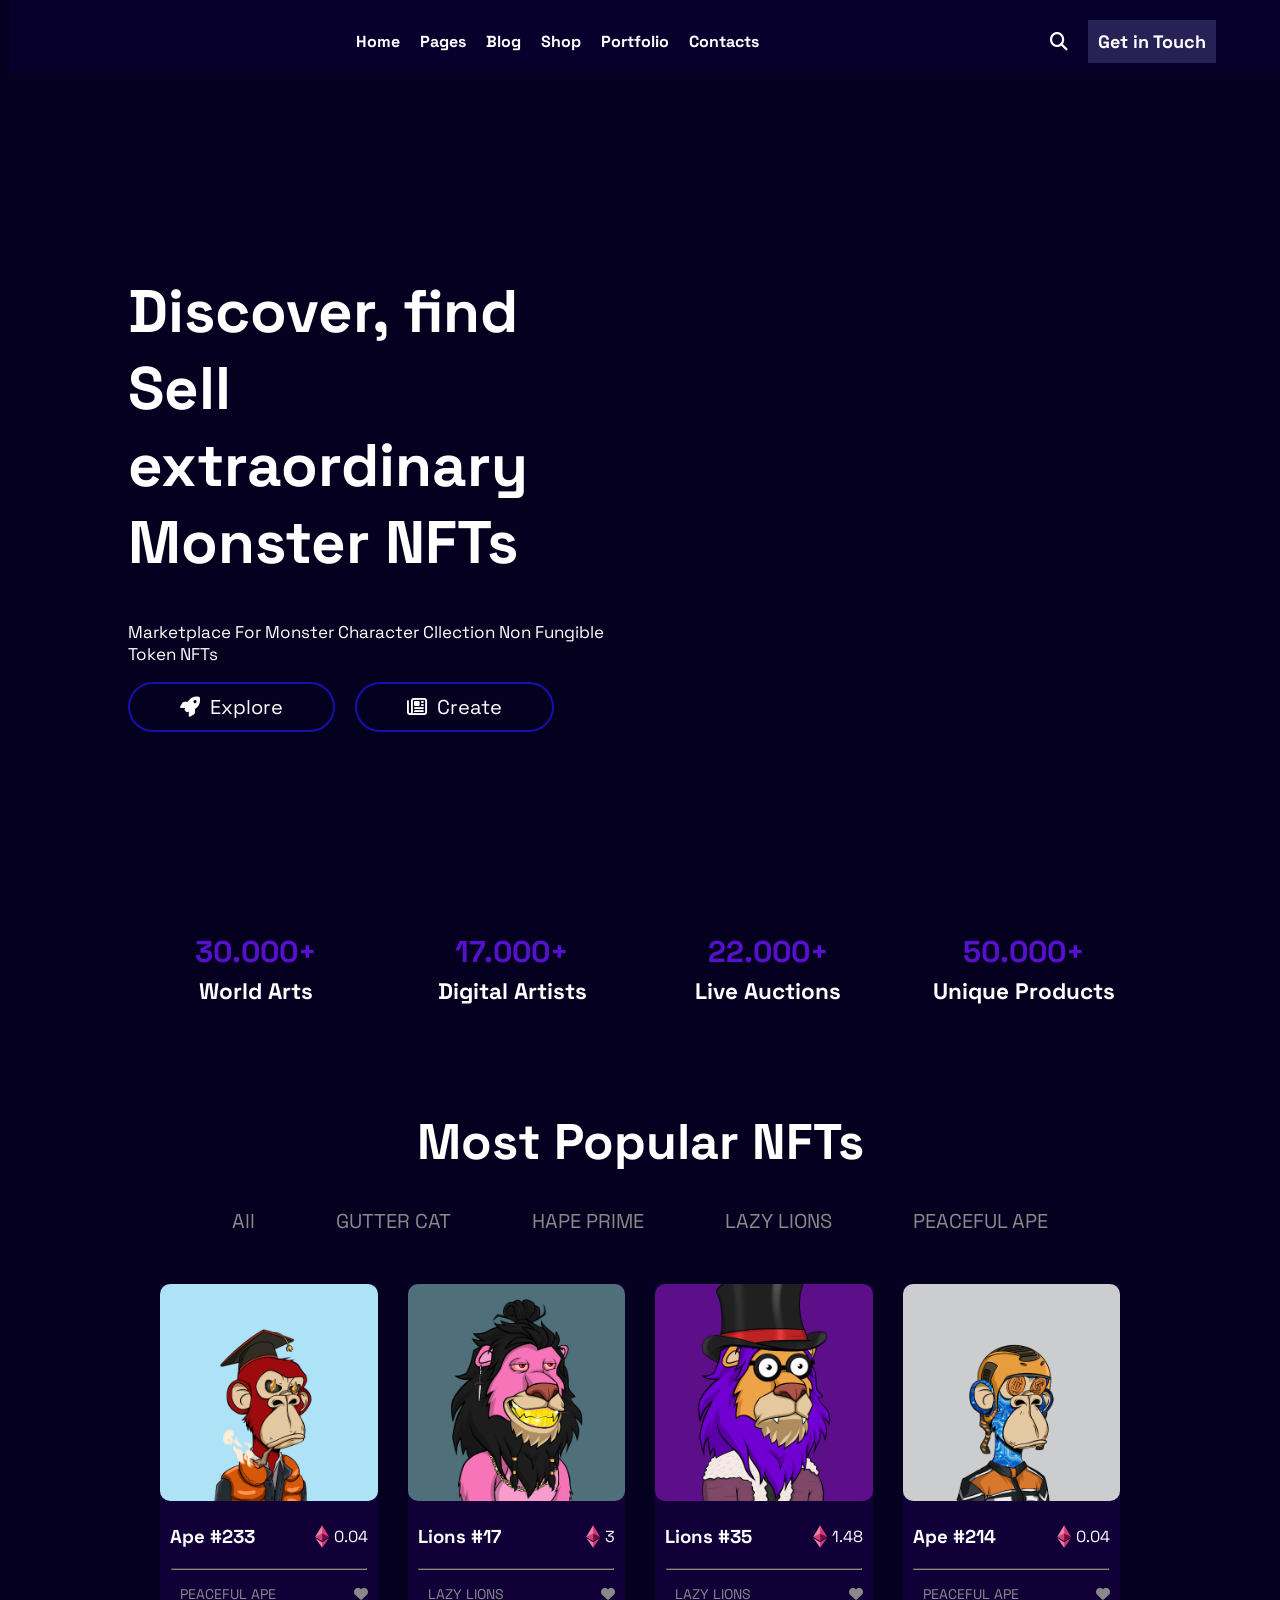
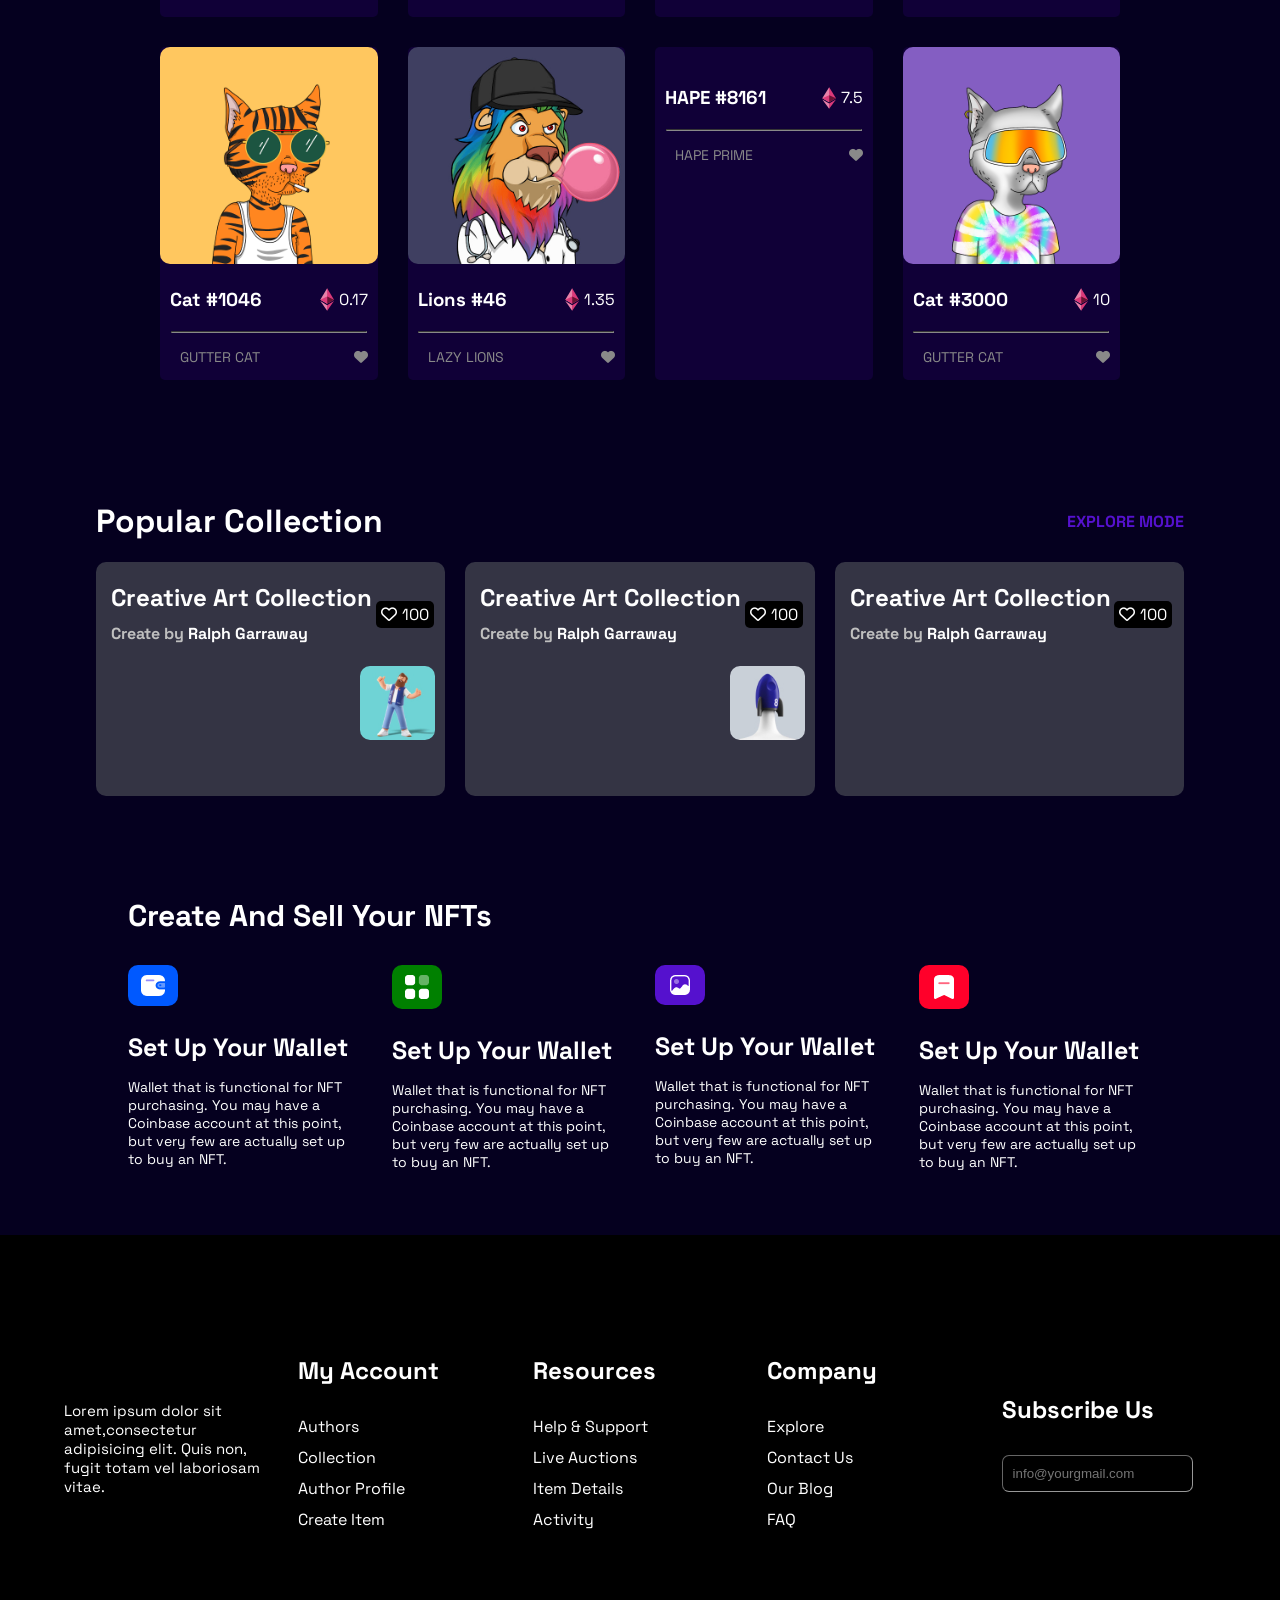
==== index.html @ addcdd76 "Primer commit" ====
<!DOCTYPE html>
<html lang="en">
<head>
    <meta charset="UTF-8">
    <link rel="icon" href="https://cdn.iconscout.com/icon/premium/png-256-thumb/collectibles-3554042-2975311.png">
    <meta name="viewport" content="width=device-width, initial-scale=1.0">
    <title>NFT Info</title>
    <link rel="stylesheet" href="estilos.css">
    <link rel="preconnect" href="https://fonts.googleapis.com">
<link rel="preconnect" href="https://fonts.gstatic.com" crossorigin>
<link href="https://fonts.googleapis.com/css2?family=Space+Grotesk&display=swap" rel="stylesheet">


<link rel="stylesheet" href="https://cdnjs.cloudflare.com/ajax/libs/font-awesome/6.4.2/css/all.min.css" integrity="sha512-z3gLpd7yknf1YoNbCzqRKc4qyor8gaKU1qmn+CShxbuBusANI9QpRohGBreCFkKxLhei6S9CQXFEbbKuqLg0DA==" crossorigin="anonymous" referrerpolicy="no-referrer" />

</head>
<body>
<header>


<div class="cont_header">
    <a class="barramenu" href=""><i class="fa-solid fa-bars"></i></a>

<div class="logo">
    <img src="https://wgl-demo.net/nico/wp-content/uploads/2022/07/logo-2.png" alt="">
</div>

<nav>
<a href="">Home</a>
<a href="">Pages</a>
<a href="">Blog</a>
<a href="">Shop</a>
<a href="">Portfolio</a>
<a href="">Contacts</a>
</nav>


<div class="cont3">
<a href=""><i class="fa-solid fa-magnifying-glass"></i></a>
<a class="get"  href="">Get in Touch</a>
</div>


<a class="lupa2"  href=""><i class="fa-solid fa-magnifying-glass"></i></a>


</div>


</header>



<div class="fondo_menu   ">

<div class="cont_menu">
<div class="header_menu ">
<h1><img src="https://wgl-demo.net/nico/wp-content/uploads/2022/07/logo-2.png" alt=""></h1>

<a  class="cerrar_menu"><i class="fa-solid fa-xmark"></i></a>

</div>
<div class="opciones_header ">
<a href="">Home</a>
<a href="">Pages</a>
<a href="">Blog</a>
<a href="">Shop</a>
<a href="">Portfolio</a>
<a href="">Contact</a>
</div>


</div>


</div>





<div class="fondo1">


<div class="cont_fondo1">

<div class="col1">
<h1>Discover, find <br>
<span>Sell extraordinary</span> <br>
Monster NFTs <br></h1>
<p>Marketplace For Monster Character Cllection Non Fungible Token NFTs</p>

<div class="cont_botones">
    <a href=""><i class="fa-solid fa-rocket"></i> Explore</a>
    <a href=""><i class="fa-regular fa-newspaper"></i>Create</a>
</div>

</div>


<div class="col2">
<img src="https://axiesreact.themesflat.co/static/media/slide_1.b0f158a748fcae52d46f.png" alt="">
</div>

</div>




</div>


<div class="fondo2">

<div class="cont_fondo2">

<div class="datos">
    <h1>30.000+</h1>
    <h2>World Arts</h2>
</div>
<div class="datos">
    <h1>17.000+</h1>
    <h2>Digital Artists</h2>
</div>
<div class="datos">
    <h1>22.000+</h1>
    <h2>Live Auctions</h2>
</div>
<div class="datos">
    <h1>50.000+</h1>
    <h2>Unique Products</h2>
</div>


</div>

</div>



<div class="fondo_filtros">

<div class="titulo_filtros">
    <h1>Most Popular NFTs</h1>
</div>

<div class="cont_filtros">
<a href="#">All</a>
<a href="#">GUTTER CAT</a>
<a href="#">HAPE PRIME</a>
<a href="#">LAZY LIONS</a>
<a href="#">PEACEFUL APE</a>


</div>


<div class="filtros">



</div>

</div>









<div class="fondo3">

<div class="cont_fondo3">


    
</div>


</div>



<div id="fondo_collection">

<div class="titulo_collection">
    <h1>Popular Collection</h1>

    <a href="">EXPLORE MODE</a>
</div>

    <div class="cont_collection">
    
    <div class="tarjeta_collection">
    <div class="cont_usuario">
        <div class="img_usuario">
            <img src="https://axiesreact.themesflat.co/static/media/avt-1.71a23be871d509a23d2d.jpg" alt="">
        </div>
    <div class="des_usuario">
        <h2>Creative Art Collection</h2>
        <h4><span>Create by </span>  Ralph Garraway</h4>
    </div>
    
    <div class="cont_likes">
        <a href=""><i class="fa-regular fa-heart"></i>100</a>
    </div>
    
    </div>
    <div class="imagenes_collection">
    <div class="col1_collection">
        <img src="https://axiesreact.themesflat.co/static/media/collection-item-2.27af7fa2d4951793d35a.jpg" alt="">
    </div>
    
    <div class="col2_collection">
        <div class="dos_imagenes">
            <div class="img1"><img src="https://axiesreact.themesflat.co/static/media/collection-item-top-1.a9580c5f5e1b11743d1d.jpg" alt=""></div>
            <div class="img2"><img src="[data-uri]" alt=""></div>
        </div>
        <div class="una_imagen">
            <img src="https://axiesreact.themesflat.co/static/media/collection-item-bottom-4.b5c01968dab20195c2f4.jpg" alt="">
        </div>
    </div>
    </div>
    
    
    </div>
    
    
    
    
    
    <div class="tarjeta_collection">
        <div class="cont_usuario">
            <div class="img_usuario">
                <img src="https://axiesreact.themesflat.co/static/media/avt-8.5196d4a4839fce8a5b96.jpg" alt="">
            </div>
        <div class="des_usuario">
            <h2>Creative Art Collection</h2>
            <h4><span>Create by </span>  Ralph Garraway</h4>
        </div>
        
        <div class="cont_likes">
            <a href=""><i class="fa-regular fa-heart"></i>100</a>
        </div>
        
        </div>
        <div class="imagenes_collection">
        <div class="col1_collection">
            <img src="https://axiesreact.themesflat.co/static/media/img-collection23.adb6ba7843edc98fc4b5.jpg" alt="">
        </div>
        
        <div class="col2_collection">
            <div class="dos_imagenes">
                <div class="img1"><img src="https://axiesreact.themesflat.co/static/media/img-collection24.49fa677b102b9bc96784.jpg" alt=""></div>
                <div class="img2"><img src="[data-uri]" alt=""></div>
            </div>
            <div class="una_imagen">
                <img src="https://axiesreact.themesflat.co/static/media/img-collection11.91ff283f43a3be86b43c.jpg" alt="">
            </div>
        </div>
        </div>
        
        
        </div>
    
    
    
    
    
    
    
    
        <div class="tarjeta_collection">
            <div class="cont_usuario">
                <div class="img_usuario">
                    <img src="https://axiesreact.themesflat.co/static/media/avt-7.98fafb24331353eb43c0.jpg" alt="">
                </div>
            <div class="des_usuario">
                <h2>Creative Art Collection</h2>
                <h4><span>Create by </span>  Ralph Garraway</h4>
            </div>
            
            <div class="cont_likes">
                <a href=""><i class="fa-regular fa-heart"></i>100</a>
            </div>
            
            </div>
            <div class="imagenes_collection">
            <div class="col1_collection">
                <img src="https://axiesreact.themesflat.co/static/media/img-collection12.ca0f1ea4336931018232.jpg" alt="">
            </div>
            
            <div class="col2_collection">
                <div class="dos_imagenes">
                    <div class="img1"><img src="https://axiesreact.themesflat.co/static/media/img-collection18.5806892d40ebdf0bbefe.jpg" alt=""></div>
                    <div class="img2"><img src="https://axiesreact.themesflat.co/static/media/img-collection25.31b755db7327e519d3d5.jpg" alt=""></div>
                </div>
                <div class="una_imagen">
                    <img src="https://axiesreact.themesflat.co/static/media/img-collection17.1c61e443a5c096bb57f7.jpg" alt="">
                </div>
            </div>
            </div>
            
            
            </div>
    
    
    
    </div>
    
    
    
    
    
    
    </div>








<div id="fondo4">

<div class="titulo_cont4">
    <h2>Create And Sell Your NFTs</h2>
</div>
<div class="cont_fondo4">

<div class="card_create">
<div class="icono_create azul">
    <img src="[data-uri]" alt="">
</div>
<h3>Set Up Your Wallet</h3>
<p>Wallet that is functional for NFT purchasing. You may have a Coinbase account at this point, but very few are actually set up to buy an NFT.</p>
</div>

<div class="card_create">
    <div class="icono_create verde">
        <img src="[data-uri]" alt="">
    </div>
    <h3>Set Up Your Wallet</h3>
    <p>Wallet that is functional for NFT purchasing. You may have a Coinbase account at this point, but very few are actually set up to buy an NFT.</p>
    </div>

    <div class="card_create ">
        <div class="icono_create violeta">
            <img src="[data-uri]" alt="">
        </div>
        <h3>Set Up Your Wallet</h3>
        <p>Wallet that is functional for NFT purchasing. You may have a Coinbase account at this point, but very few are actually set up to buy an NFT.</p>
        </div>

        <div class="card_create ">
            <div class="icono_create rojo">
                <img src="[data-uri]" alt="">
            </div>
            <h3>Set Up Your Wallet</h3>
            <p>Wallet that is functional for NFT purchasing. You may have a Coinbase account at this point, but very few are actually set up to buy an NFT.</p>
            </div>


          

</div>


</div>
</div>










<footer>

<div class="cont_footer">


    <div class="col_footer">
        <div class="logo_footer">
            <img src="https://wgl-demo.net/nico/wp-content/uploads/2022/07/logo-2.png" alt="">
        </div>
<p>Lorem ipsum dolor sit amet,consectetur <br> adipisicing elit. Quis non, <br>fugit totam vel  laboriosam vitae.</p>
    </div>

<div class="col_footer">
    <h2>My Account</h2>
    <a href="">Authors</a>
    <a href="">Collection</a>
    <a href="">Author Profile</a>
    <a href="">Create Item</a>
</div>

<div class="col_footer">
    <h2>Resources</h2>
    <a href="">Help & Support</a>
    <a href="">Live Auctions</a>
    <a href="">Item Details</a>
    <a href="">Activity</a>
</div>



<div class="col_footer">
    <h2>Company</h2>
    <a href="">Explore</a>
    <a href="">Contact Us</a>
    <a href="">Our Blog</a>
    <a href="">FAQ</a>
</div>


<div class="col_footer">
<h2>Subscribe Us</h2>

<div class="cont_input">
    <input type="email" placeholder="info@yourgmail.com">
</div>
</div>


</div>


</footer>









    <script src="https://code.jquery.com/jquery-3.7.0.min.js" integrity="sha256-2Pmvv0kuTBOenSvLm6bvfBSSHrUJ+3A7x6P5Ebd07/g=" crossorigin="anonymous"></script>
    <script src="main.js"></script>
</body>
</html>
---- estilos.css ----
*{
    box-sizing: border-box;
}


::-webkit-scrollbar {
    width: 10px;
  }
  
  /* Fondo de la barra de desplazamiento */
  ::-webkit-scrollbar-track {
    background-color: black;
  }
  
  /* Color de la barra de desplazamiento */
  ::-webkit-scrollbar-thumb { 
    background-color:#5511ce;
    border-radius: 2em;
  }
  
  /* Esquina redondeada de la barra de desplazamiento */
  ::-webkit-scrollbar-corner {
    background-color: black;
  }

body{
    background-color: #05001f;
    margin: 0;
    font-family: 'Space Grotesk', sans-serif;
    padding: 0;
}
header{
    background-color: #08002c;
   padding-top: 10px;
}


.lupa2, .barramenu{
    display: none;
}


.cont_header{
 /*   background-color: brown;*/
    margin: auto;
    width: 90%;
    display: flex;
    align-items: center;
    justify-content: space-between;
    padding: 10px 0;
}

.logo img{
    width: 70%;
  
}

nav{
   /* background-color: red;*/
    display: flex;
    align-items: center;
    gap: 20px;
}

nav a{
    color: white;
    text-decoration: none;
    font-weight: bold;
}

.cont3{
  /*  background-color: red;*/
    display: flex;
    align-items: center;
    gap: 20px;
    font-size: 18px;

}

.cont3 a{
    color: white;
}

.get{
   text-decoration: none;
  background-color: #302860d4;
   color: white;
   font-weight: bold;
   padding: 10px 10px;
}

.fondo1{
  height: 100%;
  padding-top: 160px;
  padding-bottom: 180px;
  height: 100%;
  position: relative;
  background: linear-gradient(to bottom, #05001f87, #05001f), url(https://csshint.com/wp-content/uploads/2020/01/CSS-Animated-Backgrounds-2.gif);

}


.cont_fondo3{
    color: white;
}


.cont_botones{
   /* background-color: red;*/
    display: flex;
    gap: 20px;
    font-size: 20px;
}

.cont_botones a{
    transition: all 0.90s;
    color: white;
    text-decoration: none;
    border-color: rgb(23, 15, 175);
    border-style: solid;
    border-radius: 2em;
    padding: 10px 50px;
    border-width: 2px;
    background-color: rgba(137, 43, 226, 0);
}

.cont_botones a:hover{
    transition: all 0.90s;
    background-color: white;
    color: #0d004b;
    font-weight: bold;
}



.cont_fondo1{
  /*  background-color: brown;*/
    margin: auto;
    width: 80%;
    display: grid;
    grid-template-columns: 1fr 1fr;
    align-items: center;
    

}

.col1{
    font-size: 30px;
    color: white;
}

.col1 p{
    font-size: 17px;
}

.col2{
    text-align: center;
  background-image: url(https://axiesreact.themesflat.co/static/media/bg_slide_1.73bec561ec8b64df09cc.png);
background-position: left;
background-size: cover;
background-repeat: no-repeat;
}

.col2 img{
    width: 300px;
}

.col2{

 
    position: relative;
    animation: floatAnimation 3s ease-in-out infinite;
  }
  
  /* Animación */
  @keyframes floatAnimation {
    0%, 100% {
      transform: translateY(0);
    }
    50% {
      transform: translateY(-20px); /* Ajusta la distancia vertical de la flotación */
    }
  }
 /* Animación */








.cont_fondo2{
  /*  background-color: brown;*/
    margin: auto;
    width: 80%;
    display: grid;
    grid-template-columns: 1fr 1fr 1fr 1fr;
    text-align: center;
}

.datos{
    font-size: 15px;
}

.cont_botones a{
    display: flex;
    align-items: center;
    gap: 10px;
}

.datos h1{
    color: #5511ce;
}

.datos h2{
    color: white;
    line-height: 0px;
}

.cont_img img{
    border-radius: 10px;
}


.cont_fondo3{
  /*  background-color: brown;*/
    margin: auto;
    width: 75%;
    display: grid;
    grid-template-columns: 1fr 1fr 1fr 1fr;
gap: 30px;
}

.cont_img{
    text-align: center;
}

.cont_img img{
    width: 100%;
}

.nombres{
  /*  background-color: red;*/
display: flex;
justify-content: space-between;
padding: 0 10px;
align-items: center;
}


.nombres p{
    display: flex;
    align-items: center;
    gap: 5px;
}

.nombres p img{
    width: 14px;
}

.categoria{
    display: flex;
    justify-content: space-between;
    padding: 0 10px;
    color: #898989;
}

.categoria{
    font-size: 14px;
}

hr{
    margin: 1px auto;
    width: 90%;
    border-width: 1px;
    border-color: #898989;
}

.card{
    background-color: 
    #100037;

    border-radius: 5px;
    position: relative;
   
}

.card{
    cursor: pointer;
}

.cont_oculto{
   /* transition: all 0.30s;*/
   background-color: #5511ce;
position: absolute;
height: 50%;
bottom: 0px;
width: 100%;
display: flex;
flex-direction: column;



}

.cont_info{
   background-color: black;
   text-align: center;
   width: 90%;
   margin: auto;
   padding: 10px;
}

.cont_oculto .categoria{
    color: white;
    font-weight: bold;
}

.cont_info a{
    text-decoration: none;
    color: white;  
    width: 100%;

   
}

.cont_oculto{
   margin: auto;
   
  
}


.cont_oculto{
   
    background-color: #5511ce;
    position: absolute;
    height: 50%;
    bottom: 0px;
    width: 100%;
    display: flex;
    flex-direction: column;
   
}



.titulo_filtros{
  /*  background-color: brown;*/
    margin: auto;
    margin-top: 100px;
    width: 80%;
    text-align: center;
    font-size: 25px;
    color: white;
}

.cont_filtros{
   /* background-color: red;*/
    margin:  auto;
    margin-top: 20px;
    margin-bottom: 50px;
    width: 70%;
    display: flex;
    justify-content: space-around;
}

.cont_filtros a{
    text-decoration: none;
    color:#898989;
    /*font-weight: bold;*/
    font-size: 20px;
}


/*ESTILOS PARA EL MENU OCULTO*/

.cont_menu{
   background-color: #05001f;
   position: absolute;
    top: 0px;
    width: 70%;
    height: 100%;
    z-index: 0;
  
}






.fondo_menu{
    transition: all 0.30s;
  /*  background-color: red;*/
    width: 100%;
    position: fixed;
    top: 0px;
    width: 1%;
    float: left;
  left: 0;
    height: 100%;
    z-index: 19;
  
}

.tras{
    transition: all 0.30s;
    width: 100%;
}

.cerrar_menu{
    cursor: pointer;
}










.header_menu{
   /* background-color: brown;*/
   
   top: 0px;

    display: flex;
    display: none;
    align-items: center;
    justify-content: space-between;
    padding: 0 10px;
}


.header_menu h1{
    text-align: center;
}

.header_menu h1 img{
    width: 150px;
}

.cerrar_menu{
    color: white;
    font-size: 30px;
    padding: 0 5px;
   /* background-color: blue;*/
    border-color: #5511ce;
    border-style: solid;
    border-radius: 5px;
}

.opciones_header{
  /*  background-color: blue;*/

    display: flex;
    display: none;
    flex-direction: column;
    gap: 20px;
    margin: auto;
    width: 80%;
}

.agregar{
    display: flex;
}


.opciones_header a{
    transition:  all 0.40s;
    color: white;
    text-decoration: none;
    font-weight: bold;
    font-size: 20px;
}


.opciones_header a:hover{
    transition:  all 0.40s;
color: #5511ce;
}

.cont_fondo4{
/*background-color: brown;*/
margin: auto;
width: 80%;
display: grid;
gap: 30px;
grid-template-columns: 1fr 1fr 1fr 1fr;
}

.card_create{
color: white;
}

.card_create p{
    font-size: 14px;
 margin-top: -10px;
}

.card_create h3{
    font-size: 25px;
    
}

.icono_create{
    text-align: center;
    padding: 10px 0px;
    display: flex;
    border-radius: 10px;
    justify-content: center;
}


.azul{
background-color: #0059ff;
width: 20%;
width: 50px;
}

.verde{
background-color: green;
width: 50px;
}


.violeta{
background-color: #5511ce;
width: 50px;
}


.rojo{
background-color: #ff002a;
width: 50px;
}


.titulo_cont4{
    color: white;
    margin: auto;
    margin-top: 100px;
    margin-bottom: 30px;
    width: 80%;
    font-size: 20px;
}




footer{
    background-color: 
    #000000;
    width: 100%;
    padding: 100px 0px;
}

footer label{
    background-color: #5511ce;
    padding: 10px;
    border-radius: 7px;
}



footer input{
   background-color: #000000;
   border-color: rgba(255, 255, 255, 0.598);
   border-width: 1px;
    padding: 10px;
    border-radius: 7px;
}


.logo_footer img{
    width: 170px;
}

.cont_footer{
    margin: auto;
   /* background-color: brown;*/
    width: 90%;
    gap: 20px;
    display: grid;
    grid-template-columns:1fr 1fr 1fr 1fr 1fr;
    align-items: center;
}


.col_footer{
    display: flex;
    flex-direction: column;
    gap: 10px;
    color: white;
}

.col_footer p{
    font-size: 15px;
}


.col_footer a{
    color: white;
    text-decoration: none;
}


#fondo4{
   padding-bottom: 50px;
}
.cont_oculto{
    border-radius: 10px;
}


/*ESTILOS PARA LAS COLLECCIONES*/
.cont_collection{
   /* background-color: red;*/
    margin: auto;
    width: 85%;
    gap: 20px;
    display: grid;
    grid-template-columns: 1fr 1fr 1fr;
}

.cont_usuario{
   display: flex;
   align-items: center;
   justify-content: space-around;
}
.cont_usuario a{
    background-color: black;
    color: white;
text-decoration: none;
display: flex;
gap: 5px;
align-items: center;
padding: 3px 5px;
border-radius: 5px;
}

.img_usuario{
    text-align: center;
}

.img_usuario img{
    width: 80px;
    width: 65px;
    border-radius: 20px;
}


.des_usuario span{
    color: rgb(191, 191, 191);
}


.imagenes_collection img{
    border-radius: 10px;
}


.imagenes_collection{
    display: grid;
    grid-template-columns: 1fr 1fr;
    align-items: center;
    gap: 10px;
   /* background-color: blue;*/
}

.una_imagen img{
    width: 100%;
}

.col1_collection img, .col2_collection img{
    width: 100%;
}

.dos_imagenes{
    display: grid;
    grid-template-columns: 1fr 1fr;
    gap: 10px;
}

.col2_collection{
    display: flex;
    flex-direction: column;
    justify-content: space-between;
    gap: 30px;

}

.tarjeta_collection{
    background-color: #343444;
    padding:0px 10px;
    border-radius: 10px;
}

.des_usuario{
    color: white;
    display: flex;
    flex-direction: column;
}

.des_usuario h4{
margin-top: -10px;
}


.titulo_collection{
   /* background-color: brown;*/
    margin: auto;
    width: 85%;
    display: flex;
    justify-content: space-between;
    align-items: center;
    color: white;
}
.titulo_collection a{
    text-decoration: none;
    color: #5511ce;
    font-weight: bold;
}


#fondo_collection{
    padding-top: 100px;
}



































































@media (max-width:1124px){

.titulo_collection{
    width: 90%;
}


    .cont_collection{
        grid-template-columns: 1fr 1fr;
        width: 90%;
    }


.cont_footer{
    grid-template-columns: 1fr 1fr 1fr;
}

.cont_fondo4{
    grid-template-columns: 1fr 1fr;
}

.titulo_cont4{
    width: 90%;
}


.cont_fondo4{
    width: 90%;
}

.fondo1{
    padding-top: 100px;
}


    .lupa2, .barramenu{
        display: initial;
        color: white;
        font-size: 20px;
    }

    .cont_header{
        width: 80%;
    }



nav{
    display: none;
}

.cont3{
    display: none;
}

.cont_fondo3{
    width: 90%;
}

.cont_filtros{
    width: 90%;
}

.cont_fondo2{
   /* background-color: red;*/
    width: 90%;
}
.cont_fondo1{
  /*  background-color: red;*/
    width: 90%;
}
    

}

































@media (max-width: 780px){

    .cont_collection{
        grid-template-columns: 1fr;
    }




    .cont_footer{
        grid-template-columns: 1fr 1fr;
    }

    .cont_fondo4{
        grid-template-columns: 1fr ;
    }


    .cont_fondo1{
        grid-template-columns: 1fr;
        gap: 30px;
        text-align: center;
    }
  

    .cont_fondo2{
        display: grid;
        grid-template-columns: 1fr 1fr;
        text-align: center;
    }

.cont_fondo3{
    grid-template-columns: 1fr 1fr;
}

.cont_filtros{
    display: grid;
   /* background-color: red;*/
   gap: 20px;
    grid-template-columns: 1fr;
    text-align: center;
}

.cont_botones{
    margin: auto;
    width: 50%;
    flex-direction: column;
  /* background-color: red;*/
}
.cont_botones a{
    padding:5px 0px;
display: flex;
justify-content: center;
}


.col2 img{
    width: 200px;
}

.cont_fondo1 .col1 h1{
    font-size: 44px;
}


}
















































@media (max-width:400px){


    .cont_fondo4{
        grid-template-columns: 1fr;
    }

    .col2 img{
        width: 100px;
    }

    .cont_botones{
       /* background-color: red;*/
        font-size: 10px;
        flex-direction: column;
        margin: auto;
        width: 60%;
        gap: 5;
        text-align: center;
    }

    .cont_botones a{
        padding: 0px;
       display: flex;
       padding: 5px 0px;
       justify-content: center;
    }

    .cont_fondo1 .col1 {
        font-size: 20px;
    }

    .cont_fondo2{
        grid-template-columns: 1fr;
    }

.cont_fondo3{
    grid-template-columns: 1fr;
}


.col2 img{
    width: 200px;
}



}
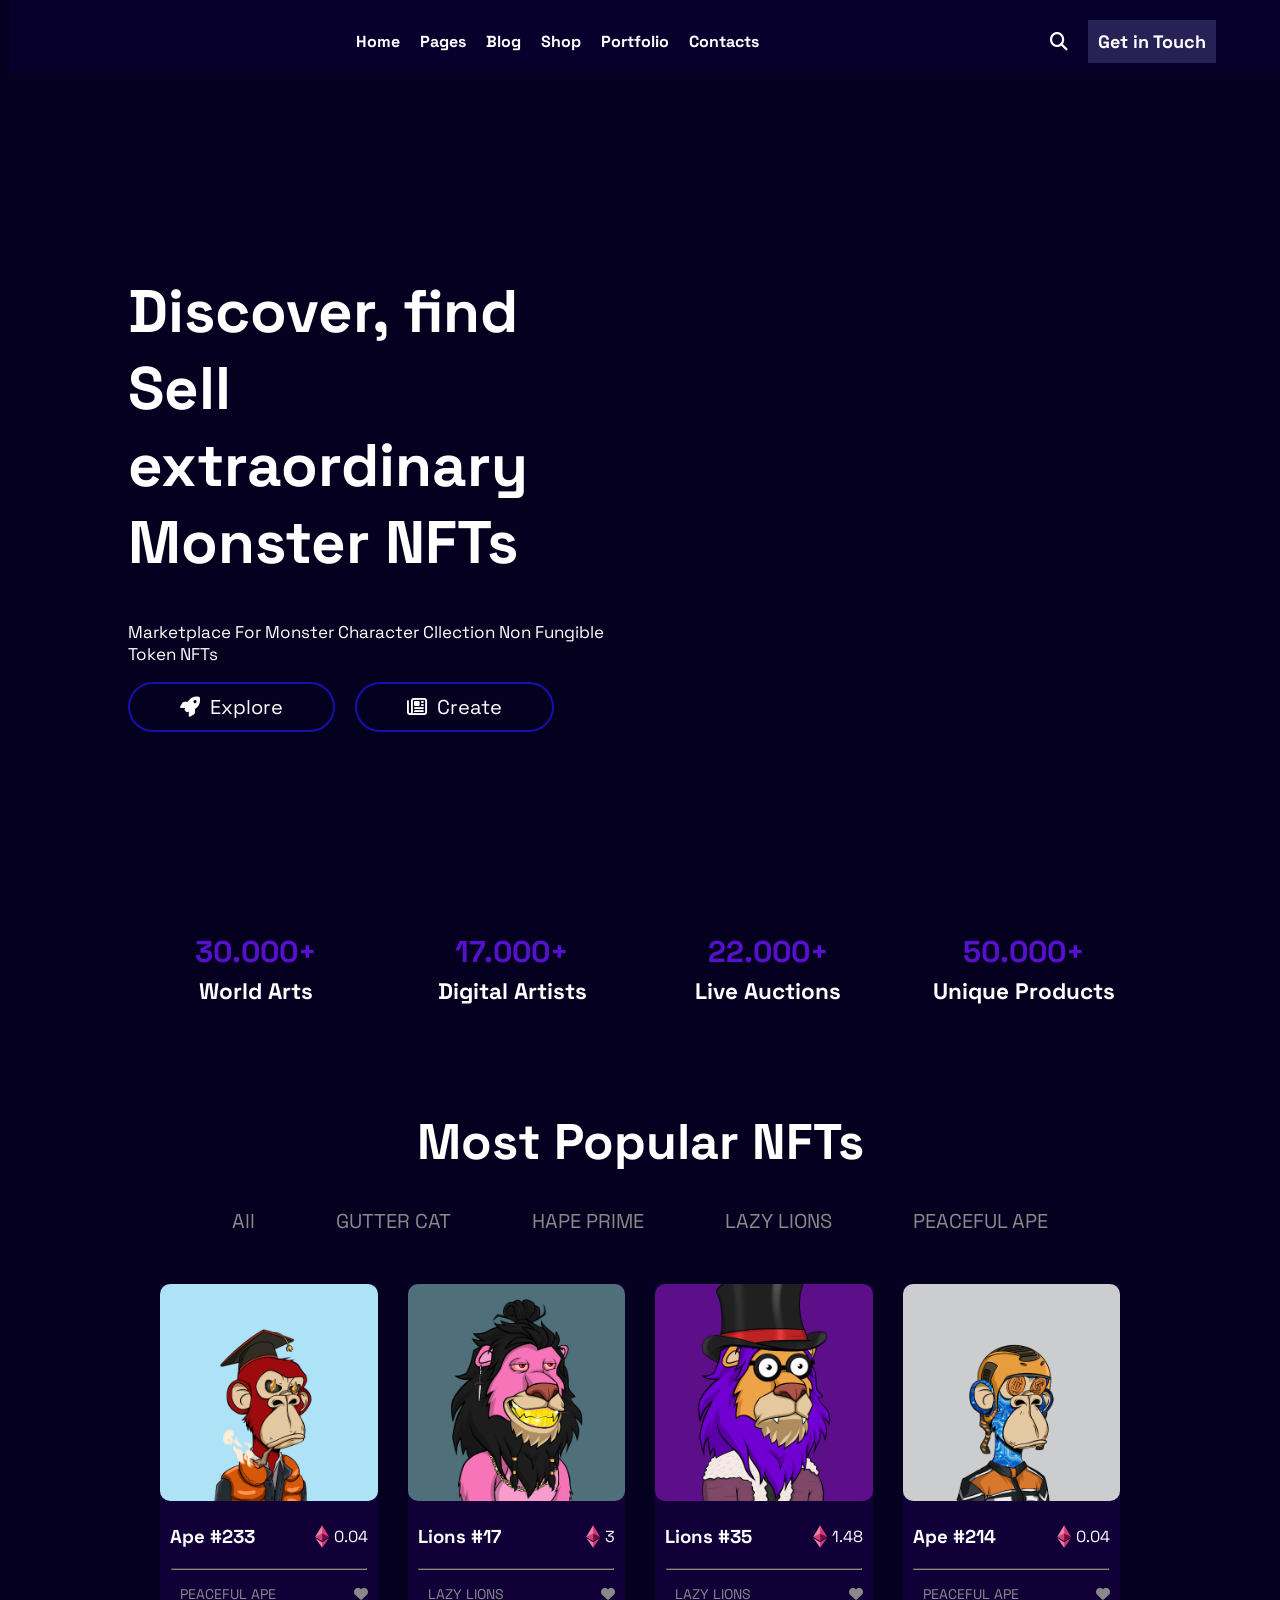
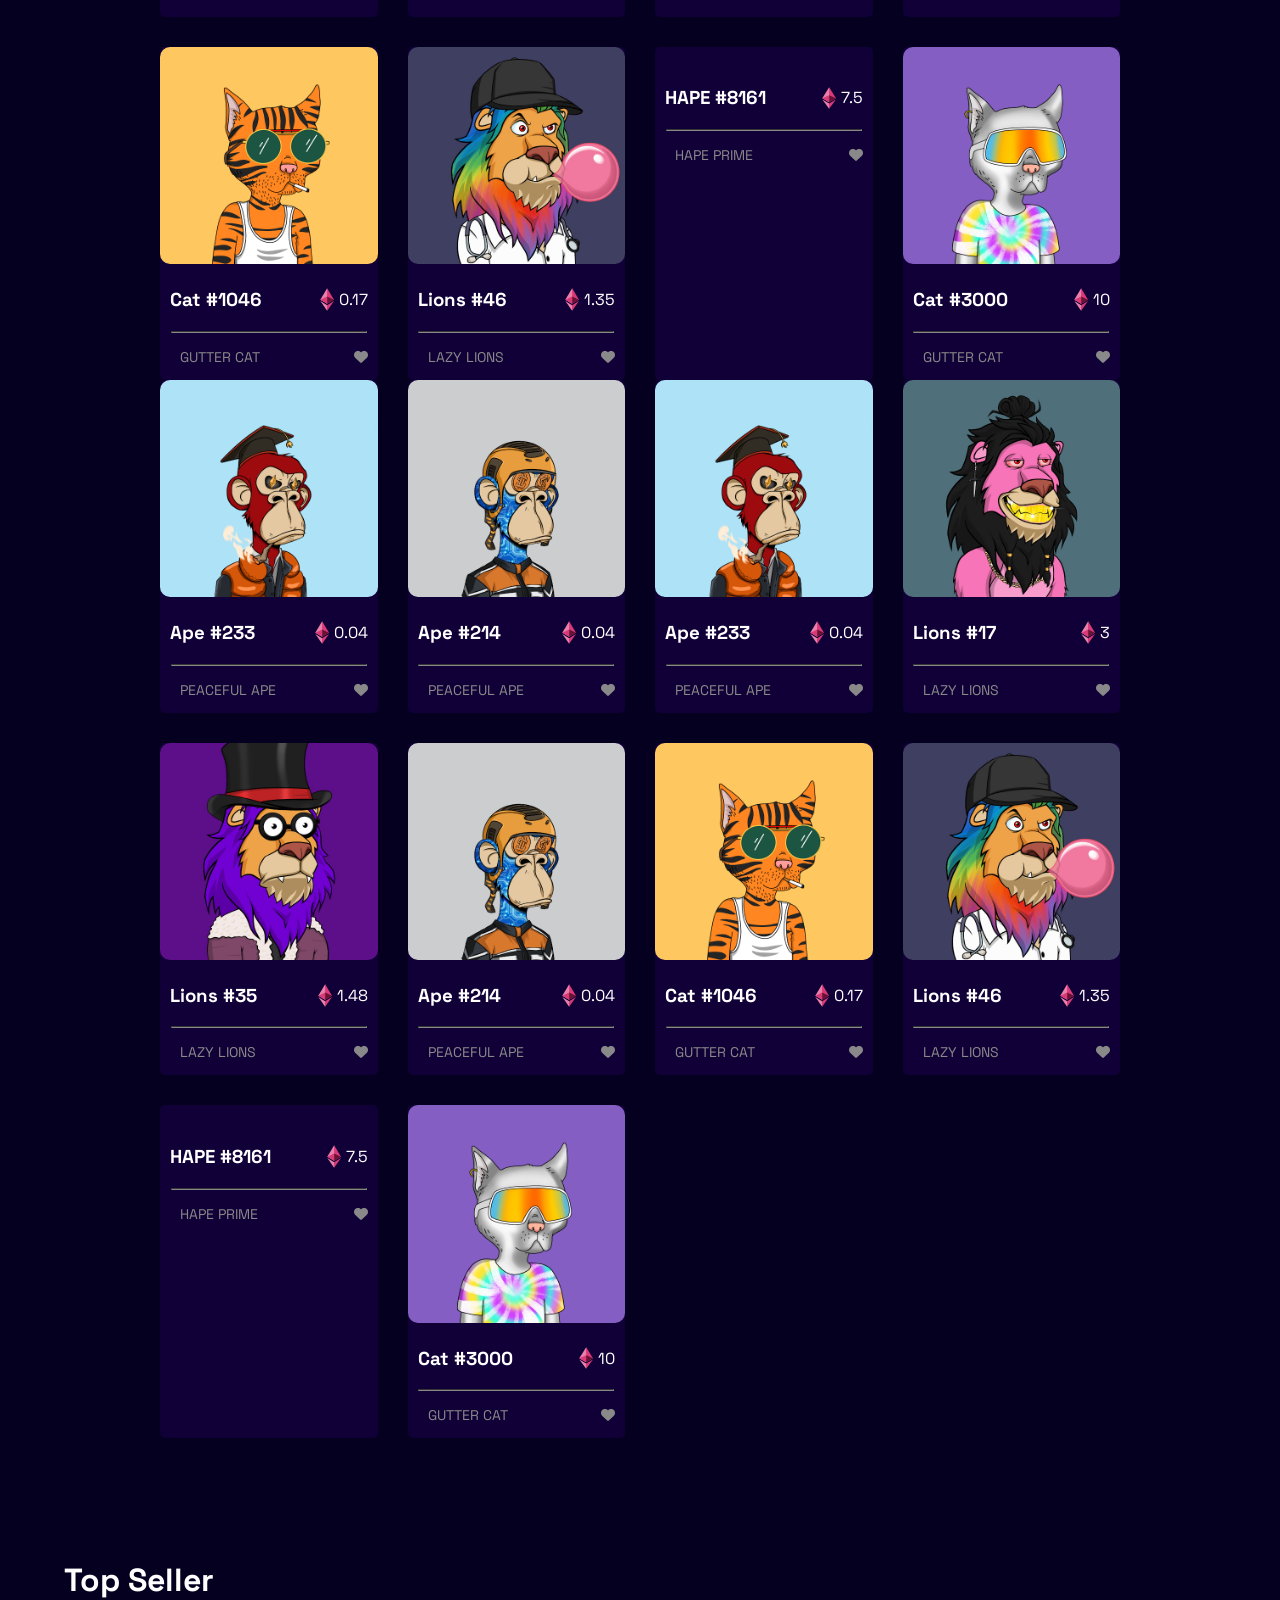
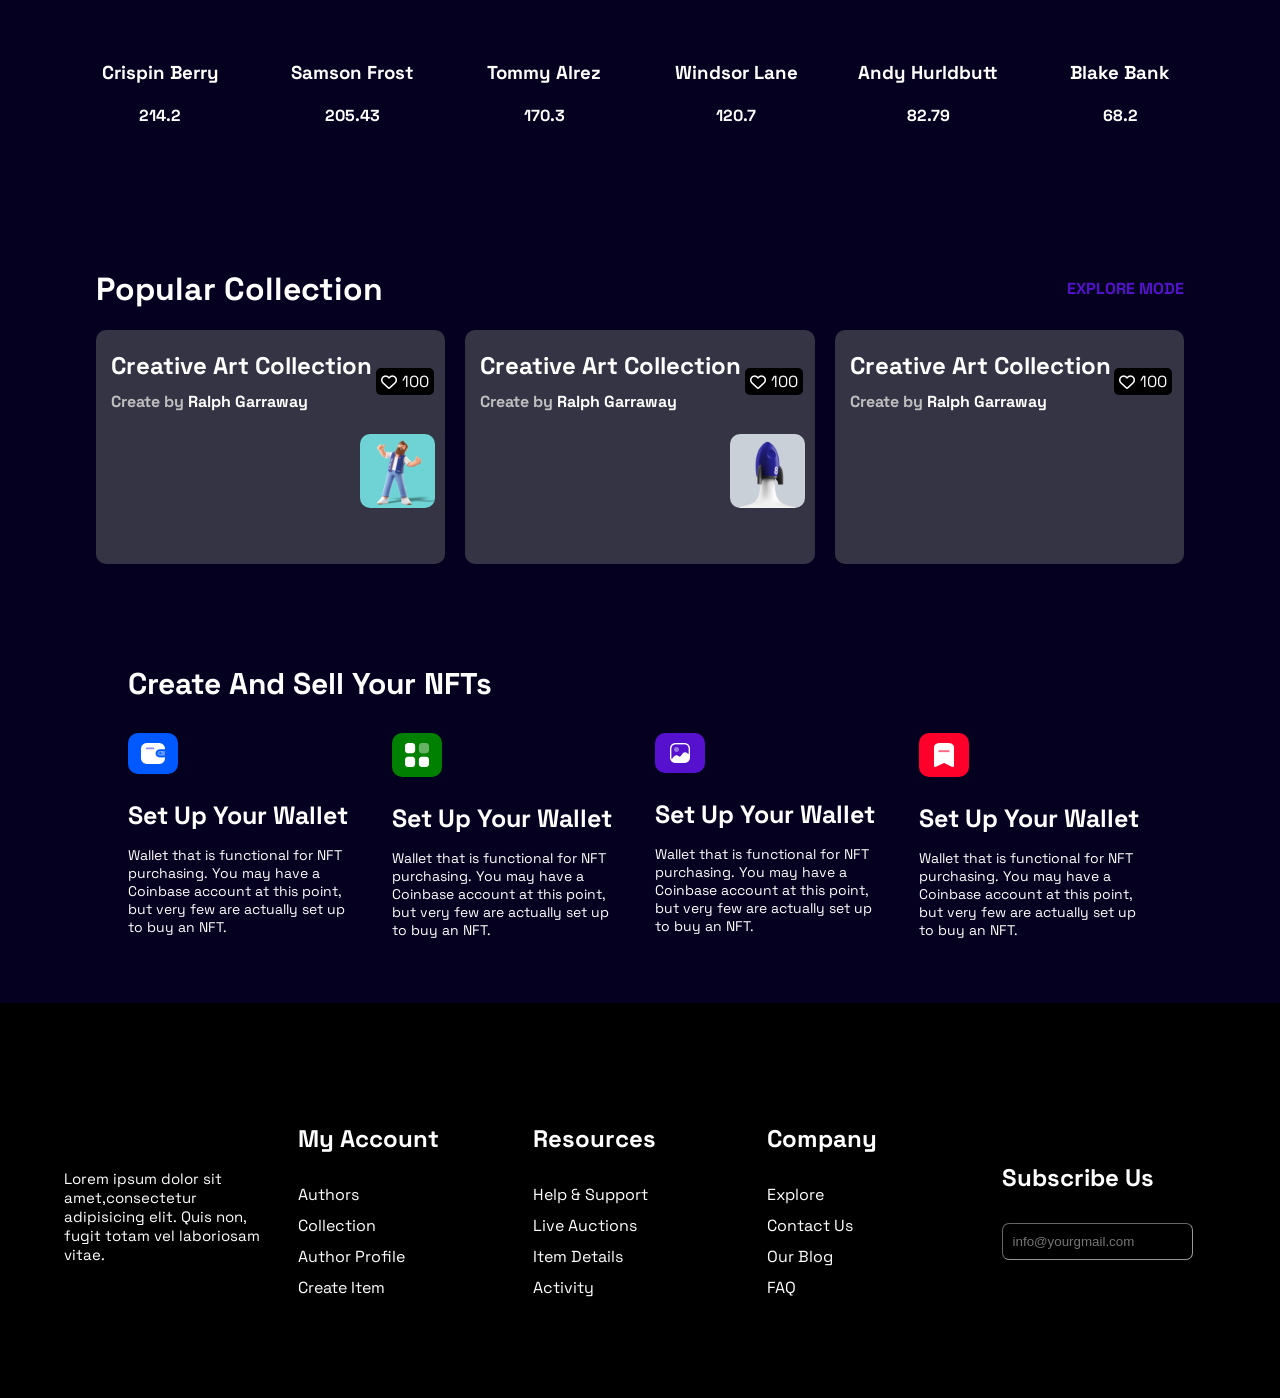
==== commit 68d3e1b2: "Agregando los top seller" ====
--- a/index.html
+++ b/index.html
@@ -171,6 +171,10 @@
 
 
 
+
+
+
+
 <div class="fondo3">
 
 <div class="cont_fondo3">
@@ -180,7 +184,32 @@
 </div>
 
 
-</div>
+<div class="cont_peaceful cont_fondo3">
+
+</div>
+
+
+
+</div>
+
+
+
+<div id="fondo_top_seller">
+
+    <div class="titulo_top_seller">
+    <h1>Top Seller</h1>
+    
+    </div>
+    <div class="cont_top_seller">
+    
+    
+    
+    </div>
+    
+    
+    
+    </div>
+    
 
 
 
--- a/estilos.css
+++ b/estilos.css
@@ -678,6 +678,7 @@
 
 .col1_collection img, .col2_collection img{
     width: 100%;
+    object-fit: cover;
 }
 
 .dos_imagenes{
@@ -733,6 +734,40 @@
 
 
 
+.cont_top_seller{
+/* background-color: red;*/
+    margin: auto;
+    width: 90%;
+    display: grid;
+    color: white;
+    grid-template-columns: 1fr 1fr 1fr 1fr 1fr 1fr;
+}
+
+.tarjeta_top{
+    text-align: center;
+}
+
+.titulo_top_seller{
+    margin: auto;
+    width: 90%;
+    color: white;
+}
+
+.tarjeta_top img{
+    border-radius: 35px;
+    width: 120px;
+}
+
+
+#fondo_top_seller{
+    padding-top: 100px;
+}
+
+
+
+
+
+
 
 
 
@@ -798,6 +833,11 @@
 
 
 @media (max-width:1124px){
+
+.cont_top_seller{
+    grid-template-columns: 1fr 1fr 1fr;
+}
+
 
 .titulo_collection{
     width: 90%;
@@ -905,6 +945,13 @@
 
 
 @media (max-width: 780px){
+
+
+.cont_top_seller{
+    grid-template-columns: 1fr 1fr;
+}
+
+
 
     .cont_collection{
         grid-template-columns: 1fr;
